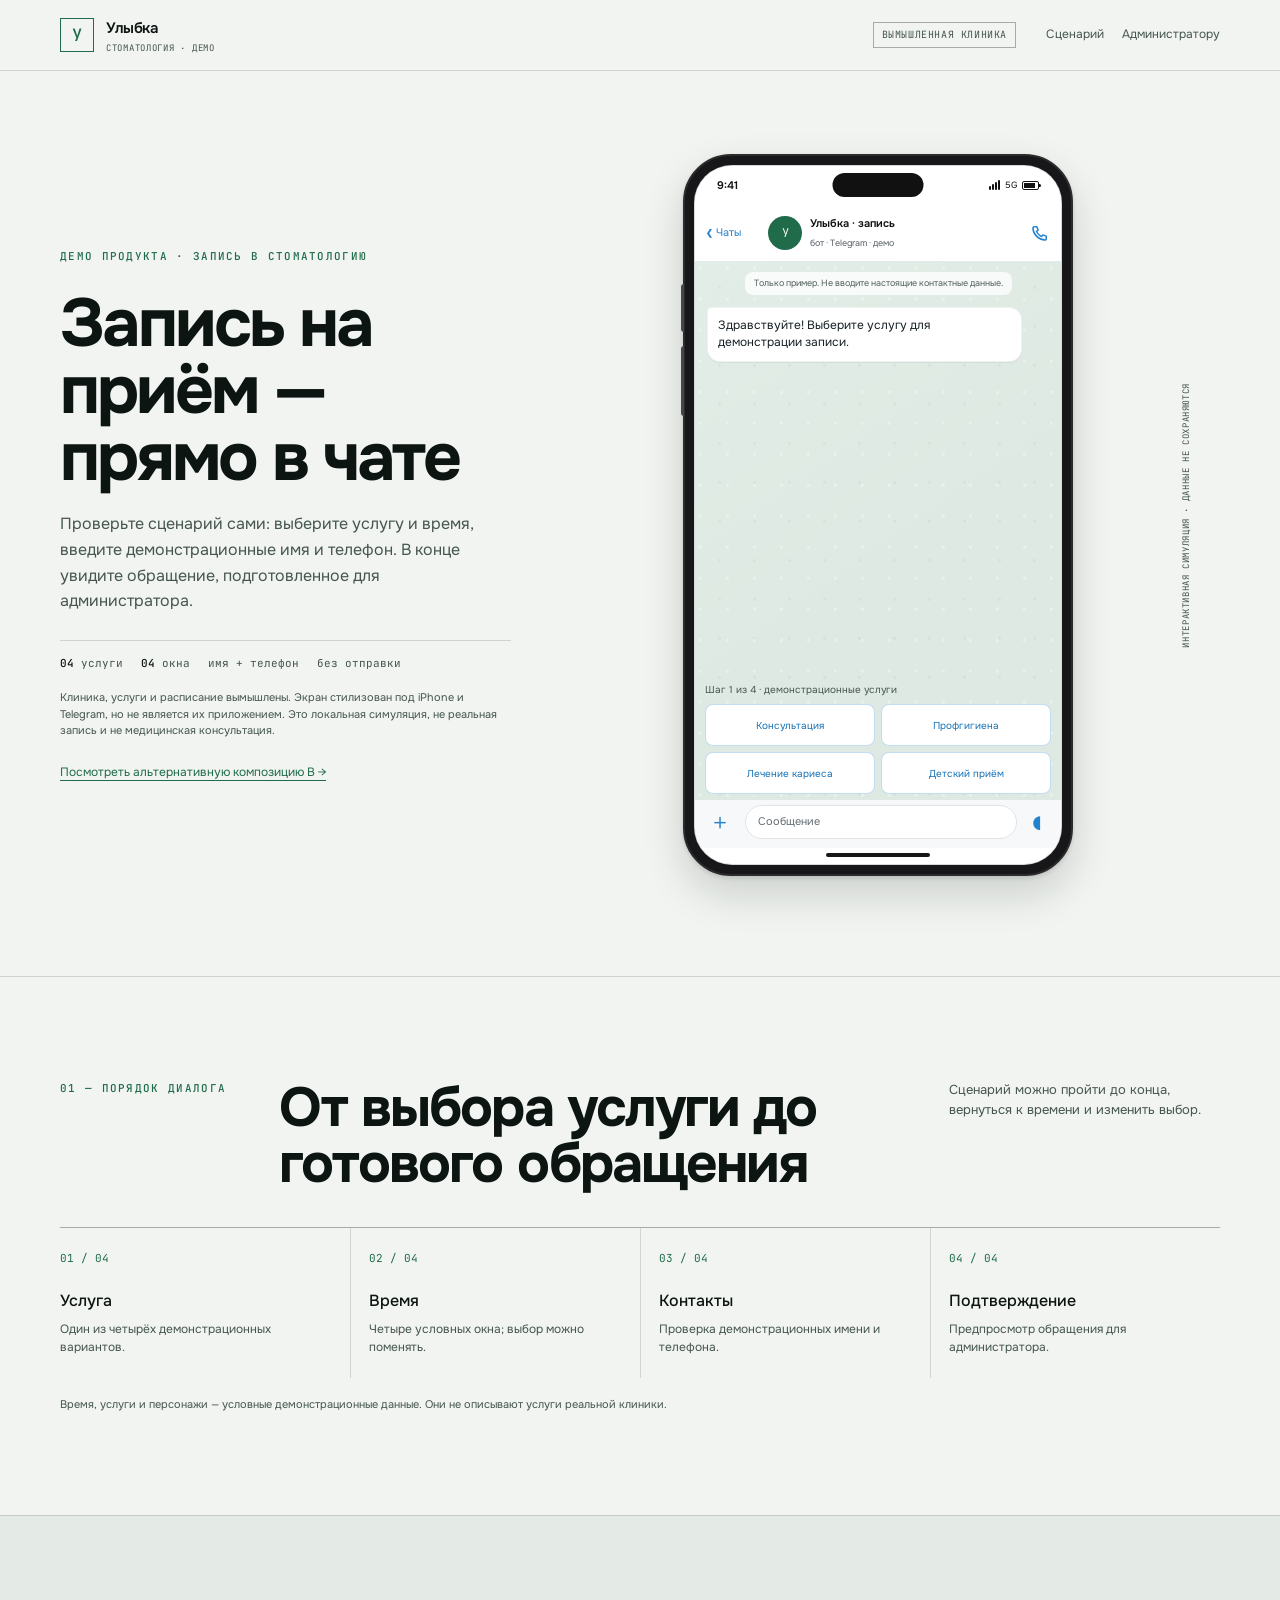
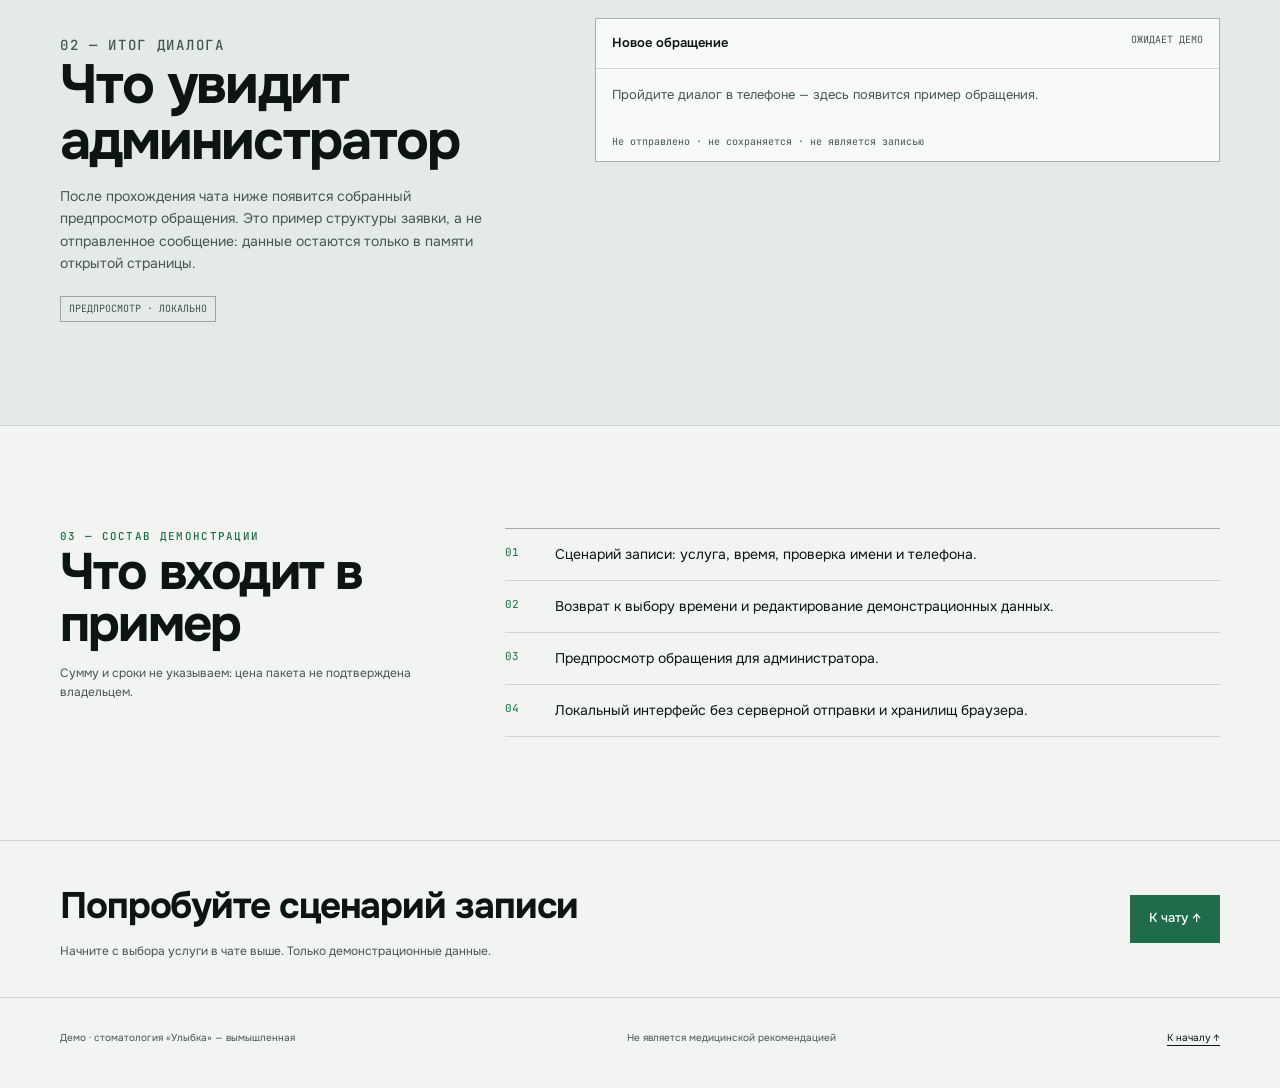
==== clinic-bot/index.html @ d7d4d6e1 "Publish portfolio and demo screenshots" ====
<!doctype html>
<html lang="ru" data-theme="clinic">
<head>
  <meta charset="utf-8">
  <meta name="viewport" content="width=device-width, initial-scale=1">
  <meta name="theme-color" content="#F1F4F1">
  <title>Запись в стоматологию через бота — демо</title>
  <meta name="description" content="Демонстрация вымышленного Telegram-бота записи в стоматологию: выберите услугу, время и посмотрите обращение администратору.">
  <link rel="preconnect" href="https://fonts.googleapis.com">
  <link rel="preconnect" href="https://fonts.gstatic.com" crossorigin>
  <link href="https://fonts.googleapis.com/css2?family=JetBrains+Mono:wght@400;500&family=Onest:wght@400;500;600&display=swap" rel="stylesheet">
  <link rel="stylesheet" href="../assets/base.css">
  <style>
    html[data-theme="clinic"] {
      --font-display: "Onest", system-ui, sans-serif;
      --font-text: "Onest", system-ui, sans-serif;
      --font-mono: "JetBrains Mono", ui-monospace, monospace;
      --wrap: 1240px;
      --gutter: clamp(20px, 4vw, 40px);
    }
    body { background: var(--bg); }
    a { text-underline-offset: 4px; }
    .skip { position: absolute; top: 8px; left: -999px; z-index: 30; padding: 10px 14px; background: var(--accent); color: var(--accent-ink); }
    .skip:focus { left: 8px; }
    .top { border-bottom: 1px solid var(--line); }
    .top__inner { display: flex; align-items: center; justify-content: space-between; gap: 18px; min-height: 70px; }
    .wordmark { display: inline-flex; align-items: center; gap: 12px; min-height: 44px; color: var(--ink); text-decoration: none; }
    .wordmark__symbol { display: grid; place-items: center; width: 34px; height: 34px; border: 1px solid var(--accent); color: var(--accent); font: 500 17px/1 var(--font-mono); }
    .wordmark__name { font-size: 15px; font-weight: 600; letter-spacing: -.03em; }
    .wordmark__kind { display: block; margin-top: 2px; color: var(--ink-soft); font: 9px/1.3 var(--font-mono); letter-spacing: .08em; text-transform: uppercase; }
    .top__right { display: flex; align-items: center; gap: clamp(12px, 2.6vw, 30px); }
    .demo-tag { padding: 6px 8px; border: 1px solid var(--line-strong); color: var(--ink-soft); font: 10px/1.2 var(--font-mono); letter-spacing: .06em; text-transform: uppercase; }
    .top__nav { display: flex; align-items: center; gap: 18px; }
    .top__nav a { display: inline-flex; align-items: center; min-height: 44px; color: var(--ink-soft); font-size: 12px; text-decoration: none; }
    .top__nav a:hover { color: var(--ink); text-decoration: underline; text-decoration-color: var(--accent); }

    .hero { padding-block: clamp(38px, 6.5vw, 84px) clamp(56px, 8vw, 100px); }
    .hero__grid { display: grid; grid-template-columns: minmax(0, 5fr) minmax(350px, 7fr); gap: clamp(30px, 6vw, 82px); align-items: center; }
    .hero__copy { min-width: 0; }
    .eyebrow, .section-index { color: var(--accent); }
    .hero h1 { max-width: 620px; margin-top: 24px; font-size: clamp(2.8rem, 5.3vw, 5rem); line-height: .99; letter-spacing: -.045em; text-wrap: balance; }
    .hero__lead { max-width: 45ch; margin-top: 20px; color: var(--ink-soft); font-size: 16px; line-height: 1.6; }
    .hero__facts { display: flex; flex-wrap: wrap; gap: 8px 18px; margin-top: 26px; padding-top: 14px; border-top: 1px solid var(--line); color: var(--ink-soft); font: 11px/1.5 var(--font-mono); }
    .hero__facts b { color: var(--ink); font-weight: 500; }
    .hero__disclaimer { margin-top: 18px; color: var(--ink-soft); font-size: 11px; line-height: 1.5; }
    .hero__preview { margin-top: 24px; font-size: 12px; }
    .hero__preview a { color: var(--accent); }

    .phone-wrap { display: grid; grid-template-columns: minmax(0, 1fr) 40px; align-items: center; gap: 12px; min-width: 0; }
    .phone { position: relative; width: min(100%, 390px); justify-self: center; padding: 9px; border: 2px solid #2B2B2D; border-radius: 48px; background: #171719; box-shadow: 0 18px 42px rgba(12,21,18,.16), 0 2px 5px rgba(12,21,18,.12); }
    .phone::before, .phone::after { position: absolute; left: -4px; width: 3px; border-radius: 3px 0 0 3px; background: #454548; content: ""; }
    .phone::before { top: 128px; height: 48px; }
    .phone::after { top: 190px; height: 70px; }
    .phone__screen { position: relative; display: flex; flex-direction: column; height: 700px; overflow: hidden; border: 1px solid rgba(12,21,18,.16); border-radius: 38px; background: #FFFFFF; }
    .phone__status { position: relative; display: flex; flex: none; align-items: center; justify-content: space-between; height: 38px; padding: 0 22px; background: #FFFFFF; color: #111111; font: 600 11px/1 var(--font-text); }
    .phone__island { position: absolute; top: 7px; left: 50%; width: 91px; height: 24px; transform: translateX(-50%); border-radius: 20px; background: #111111; }
    .phone__indicators { display: inline-flex; align-items: center; gap: 5px; font: 9px/1 var(--font-text); }
    .phone__signal { display: inline-flex; align-items: end; gap: 1px; height: 10px; }
    .phone__signal i { display: block; width: 2px; border-radius: 2px; background: #111; }
    .phone__signal i:nth-child(1) { height: 4px; }
    .phone__signal i:nth-child(2) { height: 6px; }
    .phone__signal i:nth-child(3) { height: 8px; }
    .phone__signal i:nth-child(4) { height: 10px; }
    .phone__battery { position: relative; width: 17px; height: 9px; border: 1px solid #111; border-radius: 2px; }
    .phone__battery::before { position: absolute; inset: 1px 3px 1px 1px; background: #111; content: ""; }
    .phone__battery::after { position: absolute; top: 2px; right: -3px; width: 2px; height: 3px; border-radius: 0 2px 2px 0; background: #111; content: ""; }
    .phone__bar { display: grid; flex: none; grid-template-columns: 62px minmax(0,1fr) 58px; align-items: center; min-height: 58px; padding: 0 11px; border-bottom: 1px solid #E6E9EB; background: rgba(255,255,255,.97); }
    .phone__back { display: inline-flex; align-items: center; gap: 2px; min-height: 44px; color: #2481CC; font-size: 13px; white-space: nowrap; }
    .phone__back b { font-size: 25px; font-weight: 400; line-height: 1; }
    .phone__identity { display: grid; grid-template-columns: 34px minmax(0,1fr); align-items: center; justify-content: center; gap: 8px; min-width: 0; }
    .phone__avatar { display: grid; place-items: center; width: 34px; height: 34px; border-radius: 50%; background: var(--accent); color: #F4FAF6; font: 12px/1 var(--font-mono); }
    .phone__title { display: block; overflow: hidden; color: #111111; font-size: 11px; font-weight: 600; text-overflow: ellipsis; white-space: nowrap; }
    .phone__sub { display: block; margin-top: 3px; color: #59636A; font-size: 9px; }
    .phone__actions { display: flex; justify-content: end; color: #2481CC; }
    .phone__actions svg { width: 20px; height: 20px; }
    .chat { display: flex; flex: 1; flex-direction: column; min-height: 0; padding: 10px 10px 6px; background-color: #DDE9E2; background-image: radial-gradient(ellipse at 20% 20%, rgba(255,255,255,.34) 0 1px, transparent 2px), radial-gradient(ellipse at 70% 65%, rgba(31,107,74,.055) 0 1px, transparent 2px), linear-gradient(145deg, rgba(255,255,255,.18), transparent 60%); background-size: 27px 31px, 35px 39px, auto; }
    .chat__notice { align-self: center; max-width: 270px; margin-bottom: 10px; padding: 5px 9px; border-radius: 8px; background: rgba(255,255,255,.78); color: #52615A; font-size: 9px; line-height: 1.4; text-align: center; }
    .chat__log { display: flex; flex: 1; flex-direction: column; gap: 8px; overflow-y: auto; padding: 2px 2px 10px; scrollbar-color: #AABBB0 transparent; scrollbar-width: thin; }
    .message { max-width: 92%; padding: 9px 10px; border: 1px solid rgba(12,21,18,.06); border-radius: 4px 13px 13px 13px; background: #FFFFFF; color: #172126; font-size: 12px; line-height: 1.45; overflow-wrap: anywhere; animation: message-in 180ms cubic-bezier(.2,.7,.2,1) both; box-shadow: 0 1px 1px rgba(12,21,18,.06); }
    .message--bot { align-self: flex-start; }
    .message--user { align-self: flex-end; border-radius: 13px 4px 13px 13px; background: #D5F2CB; }
    .message__time { display: block; margin-top: 4px; color: #607169; font: 9px/1 var(--font-mono); text-align: right; }
    @keyframes message-in { from { opacity: 0; transform: translateY(6px); } to { opacity: 1; transform: translateY(0); } }
    .chat__controls { display: grid; gap: 7px; margin-top: auto; }
    .chat__hint { color: var(--ink-soft); font-size: 10px; line-height: 1.4; }
    .choices { display: grid; grid-template-columns: repeat(2, minmax(0, 1fr)); gap: 6px; }
    .choice { min-height: 42px; padding: 7px 8px; border: 1px solid rgba(36,129,204,.27); border-radius: 8px; background: rgba(255,255,255,.96); color: #1773B8; font-size: 10px; line-height: 1.3; text-align: center; cursor: pointer; transition: background-color 160ms ease, border-color 160ms ease, color 160ms ease; }
    .choice:active { transform: translateY(1px); }
    .choice:focus-visible, .chat-input:focus-visible, .text-action:focus-visible, .cta:focus-visible, .top__nav a:focus-visible, .wordmark:focus-visible, .footer a:focus-visible { outline: 2px solid var(--accent); outline-offset: 3px; }
    .chat-input-row { display: grid; grid-template-columns: minmax(0, 1fr) 44px; gap: 6px; }
    .chat-input { width: 100%; min-width: 0; min-height: 44px; padding: 9px 12px; border: 1px solid #D7DCE0; border-radius: 18px; background: #FFFFFF; color: #172126; font: 13px/1.3 var(--font-text); }
    .chat-input::placeholder { color: #626C73; opacity: 1; }
    .chat-input--invalid { border-color: #A32620; }
    .send { min-width: 44px; min-height: 44px; border: 1px solid #2481CC; border-radius: 50%; background: #2481CC; color: #FFFFFF; font-size: 17px; cursor: pointer; }
    .phone__composer { display: grid; flex: none; grid-template-columns: 34px minmax(0,1fr) 28px; align-items: center; gap: 6px; min-height: 48px; padding: 2px 10px 6px; background: #F7F8F9; }
    .composer__icon { display: grid; place-items: center; width: 30px; height: 34px; color: #2481CC; font-size: 22px; }
    .composer__field { display: flex; align-items: center; height: 34px; padding: 0 12px; border: 1px solid #E0E3E5; border-radius: 18px; background: #FFFFFF; color: #626C73; font-size: 11px; }
    .composer__mic { display: grid; place-items: center; width: 28px; height: 34px; color: #2481CC; font-size: 18px; }
    .phone__home { align-self: center; flex: none; width: 104px; height: 4px; margin: 5px 0 7px; border-radius: 4px; background: #171719; }
    .text-action { justify-self: start; min-height: 40px; padding: 8px 0; border: 0; background: transparent; color: var(--accent); font-size: 11px; text-decoration: underline; text-underline-offset: 3px; cursor: pointer; }
    .chat__error { min-height: 16px; color: #8C211B; font-size: 10px; line-height: 1.4; }
    .phone__side-label { color: var(--ink-soft); font: 9px/1.4 var(--font-mono); letter-spacing: .07em; text-align: center; writing-mode: vertical-rl; transform: rotate(180deg); }
    .chat-status { position: absolute; width: 1px; height: 1px; overflow: hidden; clip: rect(0,0,0,0); white-space: nowrap; clip-path: inset(50%); }

    .section { padding-block: clamp(58px, 8vw, 104px); border-top: 1px solid var(--line); }
    .section__head { display: grid; grid-template-columns: minmax(130px, 2fr) minmax(0, 7fr) minmax(180px, 3fr); gap: clamp(16px, 3vw, 40px); align-items: start; margin-bottom: 34px; }
    .section__head h2 { max-width: 640px; font-size: clamp(2rem, 4.3vw, 3.6rem); line-height: 1.03; letter-spacing: -.035em; }
    .section__head p:last-child { max-width: 34ch; color: var(--ink-soft); font-size: 13px; line-height: 1.55; }
    .steps { display: grid; grid-template-columns: repeat(4, minmax(0, 1fr)); border-top: 1px solid var(--line-strong); }
    .step { min-height: 150px; padding: 16px 18px 18px 0; }
    .step + .step { padding-left: 18px; border-left: 1px solid var(--line); }
    .step__no { color: var(--accent); font: 11px/1 var(--font-mono); }
    .step h3 { margin-top: 18px; font-size: 16px; font-weight: 500; }
    .step p { margin-top: 7px; color: var(--ink-soft); font-size: 12px; line-height: 1.5; }

    .admin { background: #E4EBE6; }
    .admin__grid { display: grid; grid-template-columns: minmax(0, 5fr) minmax(0, 7fr); gap: clamp(28px, 7vw, 88px); align-items: start; }
    .admin__copy h2 { max-width: 520px; font-size: clamp(2rem, 4.3vw, 3.6rem); line-height: 1.02; letter-spacing: -.035em; }
    .admin__copy p { max-width: 48ch; margin-top: 16px; color: var(--ink-soft); font-size: 14px; line-height: 1.6; }
    .admin__badge { display: inline-flex; margin-top: 22px; padding: 6px 8px; border: 1px solid var(--line-strong); color: var(--ink-soft); font: 10px/1.2 var(--font-mono); text-transform: uppercase; }
    .preview { border: 1px solid var(--line-strong); background: #F8FAF8; }
    .preview__top { display: flex; justify-content: space-between; gap: 12px; padding: 14px 16px; border-bottom: 1px solid var(--line); }
    .preview__top strong { font-size: 13px; font-weight: 600; }
    .preview__top span { color: var(--ink-soft); font: 10px/1.4 var(--font-mono); }
    .preview__body { padding: 16px; }
    .preview__empty { color: var(--ink-soft); font-size: 13px; line-height: 1.6; }
    .preview__list { display: grid; grid-template-columns: minmax(120px, 1fr) minmax(0, 2fr); margin: 0; }
    .preview__list dt, .preview__list dd { margin: 0; padding: 10px 0; border-bottom: 1px solid var(--line); font-size: 13px; line-height: 1.45; overflow-wrap: anywhere; }
    .preview__list dt { color: var(--ink-soft); }
    .preview__list dd { color: var(--ink); font-weight: 500; }
    .preview__foot { padding: 12px 16px; color: var(--ink-soft); font: 10px/1.5 var(--font-mono); }

    .scope__grid { display: grid; grid-template-columns: minmax(0, 4fr) minmax(0, 8fr); gap: clamp(28px, 7vw, 88px); }
    .scope h2 { font-size: clamp(2rem, 4vw, 3.4rem); line-height: 1.02; letter-spacing: -.035em; }
    .scope__note { margin-top: 14px; color: var(--ink-soft); font-size: 12px; line-height: 1.55; }
    .scope__list { list-style: none; border-top: 1px solid var(--line-strong); }
    .scope__list li { display: grid; grid-template-columns: 38px minmax(0, 1fr); gap: 12px; padding-block: 15px; border-bottom: 1px solid var(--line); font-size: 14px; line-height: 1.5; }
    .scope__list span { color: var(--accent); font: 11px/1.5 var(--font-mono); }

    .bottom-cta { padding-block: 36px; border-top: 1px solid var(--line); border-bottom: 1px solid var(--line); }
    .bottom-cta__inner { display: flex; flex-wrap: wrap; align-items: center; justify-content: space-between; gap: 20px; }
    .bottom-cta h2 { font-size: clamp(1.5rem, 3vw, 2.3rem); letter-spacing: -.03em; }
    .bottom-cta p { margin-top: 6px; color: var(--ink-soft); font-size: 12px; }
    .cta { display: inline-flex; align-items: center; justify-content: center; min-height: 48px; padding: 0 18px; border: 1px solid var(--accent); background: var(--accent); color: #FFFFFF; font-size: 13px; font-weight: 500; text-decoration: none; }
    .footer { padding-block: 18px 28px; }
    .footer__inner { display: flex; flex-wrap: wrap; align-items: center; justify-content: space-between; gap: 10px 20px; color: var(--ink-soft); font-size: 10px; }
    .footer a { display: inline-flex; align-items: center; min-height: 44px; color: var(--ink); }

    @media (hover: hover) and (pointer: fine) {
      .choice:hover { border-color: var(--accent); background: var(--accent); color: #FFFFFF; }
      .send:hover, .cta:hover { background: #15583B; }
    }
    @media (max-width: 900px) {
      .hero__grid { grid-template-columns: minmax(0, 5fr) minmax(320px, 7fr); gap: 24px; }
      .phone-wrap { grid-template-columns: minmax(0, 1fr); }
      .phone__side-label { display: none; }
      .section__head { grid-template-columns: minmax(110px, 2fr) minmax(0, 7fr); }
      .section__head > p:last-child { grid-column: 2; }
      .step { padding-right: 12px; }
      .step + .step { padding-left: 12px; }
    }
    @media (max-height: 740px) and (min-width: 681px) { .phone-wrap { zoom: .78; } }
    @media (min-height: 741px) and (max-height: 800px) and (min-width: 681px) { .phone-wrap { zoom: .86; } }
    @media (min-height: 801px) and (max-height: 860px) and (min-width: 681px) { .phone-wrap { zoom: .94; } }
    @media (max-width: 680px) {
      .top__inner { min-height: 62px; }
      .top__nav { gap: 8px; }
      .top__nav a { font-size: 11px; }
      .top__nav a:nth-child(2) { display: none; }
      .top__right { gap: 8px; }
      .hero { padding-top: 38px; }
      .hero__grid { grid-template-columns: 1fr; gap: 30px; }
      .hero h1 { max-width: 520px; font-size: clamp(2.65rem, 10vw, 4rem); }
      .hero__lead { font-size: 15px; }
      .phone-wrap { width: min(100%, 430px); justify-self: center; }
      .phone { padding: 8px; border-radius: 43px; }
      .phone__screen { height: 670px; border-radius: 34px; }
      .section__head { grid-template-columns: 1fr; gap: 12px; }
      .section__head > p:last-child { grid-column: auto; }
      .section__head h2 { font-size: clamp(2rem, 9vw, 3rem); }
      .steps { grid-template-columns: repeat(2, minmax(0, 1fr)); }
      .step { min-height: 140px; }
      .step:nth-child(3) { padding-left: 0; border-left: 0; border-top: 1px solid var(--line); }
      .step:nth-child(4) { border-top: 1px solid var(--line); }
      .admin__grid, .scope__grid { grid-template-columns: 1fr; gap: 28px; }
      .admin__copy h2 { font-size: clamp(2rem, 9vw, 3rem); }
      .scope h2 { font-size: clamp(2rem, 9vw, 3rem); }
    }
    @media (max-width: 420px) {
      .wordmark__kind { font-size: 8px; }
      .demo-tag { padding: 5px 6px; font-size: 9px; }
      .top__nav a { font-size: 10px; }
      .hero h1 { font-size: clamp(2.55rem, 10.4vw, 3.3rem); }
      .hero__facts { gap: 6px 12px; font-size: 10px; }
      .phone__screen { height: 650px; border-radius: 31px; }
      .phone__bar { grid-template-columns: 54px minmax(0,1fr) 30px; padding-inline: 8px; }
      .phone__back { font-size: 11px; }
      .phone__back small { display: none; }
      .chat { padding-inline: 8px; }
      .choice { padding: 7px 6px; font-size: 10px; }
      .preview__list { grid-template-columns: 105px minmax(0, 1fr); }
      .preview__list dt, .preview__list dd { font-size: 12px; }
    }
    @media (prefers-reduced-motion: reduce) {
      *, *::before, *::after { scroll-behavior: auto !important; animation-duration: .01ms !important; animation-iteration-count: 1 !important; transition-duration: .01ms !important; }
    }
  </style>
</head>
<body>
  <a class="skip" href="#main">К содержимому</a>
  <header class="top">
    <div class="ui-wrap top__inner">
      <a class="wordmark" href="#top"><span class="wordmark__symbol" aria-hidden="true">У</span><span><span class="wordmark__name">Улыбка</span><span class="wordmark__kind">стоматология · демо</span></span></a>
      <div class="top__right">
        <span class="demo-tag">Вымышленная клиника</span>
        <nav class="top__nav" aria-label="Навигация"><a href="#steps">Сценарий</a><a href="#administrator">Администратору</a></nav>
      </div>
    </div>
  </header>

  <main id="main">
    <section class="hero" id="top" aria-labelledby="hero-title">
      <div class="ui-wrap hero__grid">
        <div class="hero__copy">
          <p class="ui-label eyebrow">Демо продукта · запись в стоматологию</p>
          <h1 id="hero-title">Запись на приём — прямо в чате</h1>
          <p class="hero__lead">Проверьте сценарий сами: выберите услугу и время, введите демонстрационные имя и телефон. В конце увидите обращение, подготовленное для администратора.</p>
          <div class="hero__facts" aria-label="Состав сценария">
            <span><b>04</b> услуги</span><span><b>04</b> окна</span><span>имя + телефон</span><span>без отправки</span>
          </div>
          <p class="hero__disclaimer">Клиника, услуги и расписание вымышлены. Экран стилизован под iPhone и Telegram, но не является их приложением. Это локальная симуляция, не реальная запись и не медицинская консультация.</p>
          <p class="hero__preview"><a href="variant-b.html">Посмотреть альтернативную композицию B →</a></p>
        </div>

        <div class="phone-wrap" aria-label="Интерактивная демонстрация чат-бота">
          <section class="phone" aria-label="Макет телефона с демонстрационным чатом">
            <div class="phone__screen">
              <div class="phone__status" aria-label="Строка состояния телефона, демонстрация"><span>9:41</span><span class="phone__island" aria-hidden="true"></span><span class="phone__indicators" aria-hidden="true"><span class="phone__signal"><i></i><i></i><i></i><i></i></span><span>5G</span><span class="phone__battery"></span></span></div>
              <header class="phone__bar">
                <span class="phone__back" aria-hidden="true"><b>‹</b><small>Чаты</small></span>
                <span class="phone__identity"><span class="phone__avatar" aria-hidden="true">У</span><span><span class="phone__title">Улыбка · запись</span><span class="phone__sub">бот · Telegram · демо</span></span></span>
                <span class="phone__actions" aria-hidden="true"><svg viewBox="0 0 24 24" fill="none"><path d="M5 4.5h3.2l1.5 4-2 1.7a14.7 14.7 0 0 0 6.1 6.1l1.7-2 4 1.5V19a1.5 1.5 0 0 1-1.6 1.5A15.4 15.4 0 0 1 3.5 6.1 1.5 1.5 0 0 1 5 4.5Z" stroke="currentColor" stroke-width="1.8" stroke-linejoin="round"/></svg></span>
              </header>
              <div class="chat">
                <p class="chat__notice">Только пример. Не вводите настоящие контактные данные.</p>
                <div class="chat__log" id="chat-log" aria-label="Сообщения демонстрационного бота" aria-live="polite" aria-relevant="additions text"></div>
                <div class="chat__controls" id="chat-controls"></div>
              </div>
              <div class="phone__composer" aria-hidden="true"><span class="composer__icon">＋</span><span class="composer__field">Сообщение</span><span class="composer__mic">◖</span></div>
              <span class="phone__home" aria-hidden="true"></span>
            </div>
          </section>
          <p class="phone__side-label" aria-hidden="true">ИНТЕРАКТИВНАЯ СИМУЛЯЦИЯ · ДАННЫЕ НЕ СОХРАНЯЮТСЯ</p>
        </div>
      </div>
      <p class="chat-status" id="chat-status" role="status" aria-live="polite"></p>
    </section>

    <section class="section" id="steps" aria-labelledby="steps-title">
      <div class="ui-wrap">
        <header class="section__head">
          <p class="ui-label section-index">01 — Порядок диалога</p>
          <h2 id="steps-title">От выбора услуги до готового обращения</h2>
          <p>Сценарий можно пройти до конца, вернуться к времени и изменить выбор.</p>
        </header>
        <div class="steps">
          <article class="step"><span class="step__no">01 / 04</span><h3>Услуга</h3><p>Один из четырёх демонстрационных вариантов.</p></article>
          <article class="step"><span class="step__no">02 / 04</span><h3>Время</h3><p>Четыре условных окна; выбор можно поменять.</p></article>
          <article class="step"><span class="step__no">03 / 04</span><h3>Контакты</h3><p>Проверка демонстрационных имени и телефона.</p></article>
          <article class="step"><span class="step__no">04 / 04</span><h3>Подтверждение</h3><p>Предпросмотр обращения для администратора.</p></article>
        </div>
        <p class="hero__disclaimer">Время, услуги и персонажи — условные демонстрационные данные. Они не описывают услуги реальной клиники.</p>
      </div>
    </section>

    <section class="section admin" id="administrator" aria-labelledby="admin-title">
      <div class="ui-wrap admin__grid">
        <div class="admin__copy">
          <p class="ui-label section-index">02 — Итог диалога</p>
          <h2 id="admin-title">Что увидит администратор</h2>
          <p>После прохождения чата ниже появится собранный предпросмотр обращения. Это пример структуры заявки, а не отправленное сообщение: данные остаются только в памяти открытой страницы.</p>
          <span class="admin__badge">Предпросмотр · локально</span>
        </div>
        <section class="preview" aria-label="Предпросмотр обращения администратору" aria-live="polite" aria-atomic="true">
          <div class="preview__top"><strong>Новое обращение</strong><span id="preview-state">ОЖИДАЕТ ДЕМО</span></div>
          <div class="preview__body" id="preview-body"><p class="preview__empty">Пройдите диалог в телефоне — здесь появится пример обращения.</p></div>
          <p class="preview__foot">Не отправлено · не сохраняется · не является записью</p>
        </section>
      </div>
    </section>

    <section class="section scope" aria-labelledby="scope-title">
      <div class="ui-wrap scope__grid">
        <div><p class="ui-label section-index">03 — Состав демонстрации</p><h2 id="scope-title">Что входит в пример</h2><p class="scope__note">Сумму и сроки не указываем: цена пакета не подтверждена владельцем.</p></div>
        <ul class="scope__list">
          <li><span>01</span>Сценарий записи: услуга, время, проверка имени и телефона.</li>
          <li><span>02</span>Возврат к выбору времени и редактирование демонстрационных данных.</li>
          <li><span>03</span>Предпросмотр обращения для администратора.</li>
          <li><span>04</span>Локальный интерфейс без серверной отправки и хранилищ браузера.</li>
        </ul>
      </div>
    </section>

    <section class="bottom-cta" aria-label="Начать демонстрацию">
      <div class="ui-wrap bottom-cta__inner"><div><h2>Попробуйте сценарий записи</h2><p>Начните с выбора услуги в чате выше. Только демонстрационные данные.</p></div><a class="cta" href="#top">К чату ↑</a></div>
    </section>
  </main>
  <footer class="footer"><div class="ui-wrap footer__inner"><span>Демо · стоматология «Улыбка» — вымышленная</span><span>Не является медицинской рекомендацией</span><a href="#top">К началу ↑</a></div></footer>

  <script>
    (function () {
      'use strict';
      var services = ['Консультация', 'Профгигиена', 'Лечение кариеса', 'Детский приём'];
      var times = ['10:00', '12:30', '15:00', '17:30'];
      var state = { step: 'service', service: '', time: '', name: '', phone: '' };
      var log = document.getElementById('chat-log');
      var controls = document.getElementById('chat-controls');
      var status = document.getElementById('chat-status');
      var previewBody = document.getElementById('preview-body');
      var previewState = document.getElementById('preview-state');

      function announce(text) { status.textContent = text; }
      function addMessage(text, who) {
        var message = document.createElement('div');
        message.className = 'message message--' + who;
        message.textContent = text;
        log.appendChild(message);
        log.scrollTop = log.scrollHeight;
      }
      function clearControls() { controls.replaceChildren(); }
      function button(label, action, modifier) {
        var node = document.createElement('button');
        node.type = 'button';
        node.className = modifier || 'choice';
        node.textContent = label;
        node.addEventListener('click', action);
        return node;
      }
      function showChoices(items, handler, hint) {
        clearControls();
        if (hint) {
          var note = document.createElement('p');
          note.className = 'chat__hint';
          note.textContent = hint;
          controls.appendChild(note);
        }
        var grid = document.createElement('div');
        grid.className = 'choices';
        items.forEach(function (item, index) {
          grid.appendChild(button(item, function () { handler(item, index); }));
        });
        controls.appendChild(grid);
      }
      function renderService() {
        state.step = 'service';
        addMessage('Здравствуйте! Выберите услугу для демонстрации записи.', 'bot');
        showChoices(services, function (value) {
          state.service = value;
          addMessage(value, 'user');
          renderTime();
        }, 'Шаг 1 из 4 · демонстрационные услуги');
      }
      function renderTime() {
        state.step = 'time';
        addMessage('Для «' + state.service + '» выберите одно из условных окон.', 'bot');
        showChoices(times, function (value) {
          state.time = value;
          addMessage(value + ' · демо', 'user');
          renderName();
        }, 'Шаг 2 из 4 · все окна условные');
      }
      function renderTextInput(title, placeholder, inputMode, submitLabel, onSubmit, hint) {
        clearControls();
        var note = document.createElement('p');
        note.className = 'chat__hint';
        note.textContent = hint;
        controls.appendChild(note);
        var form = document.createElement('form');
        form.className = 'chat-input-row';
        form.noValidate = true;
        var input = document.createElement('input');
        input.className = 'chat-input';
        input.type = 'text';
        input.name = 'demo-' + title;
        input.autocomplete = 'off';
        input.placeholder = placeholder;
        input.setAttribute('aria-label', title + ' · только пример');
        if (inputMode) input.inputMode = inputMode;
        var send = document.createElement('button');
        send.className = 'send';
        send.type = 'submit';
        send.setAttribute('aria-label', submitLabel);
        send.textContent = '→';
        var error = document.createElement('p');
        error.className = 'chat__error';
        error.setAttribute('aria-live', 'polite');
        form.append(input, send);
        controls.append(form, error);
        form.addEventListener('submit', function (event) {
          event.preventDefault();
          var result = onSubmit(input.value.trim());
          if (!result.ok) {
            error.textContent = result.message;
            input.classList.add('chat-input--invalid');
            input.setAttribute('aria-invalid', 'true');
            input.setAttribute('aria-describedby', 'chat-input-error');
            error.id = 'chat-input-error';
            input.focus();
            announce(result.message);
            return;
          }
          error.textContent = '';
          addMessage(result.display, 'user');
          result.next();
        });
        input.addEventListener('input', function () {
          input.classList.remove('chat-input--invalid');
          input.removeAttribute('aria-invalid');
          input.removeAttribute('aria-describedby');
          error.textContent = '';
        });
        input.focus();
      }
      function renderName() {
        state.step = 'name';
        addMessage('Как к вам обращаться? Введите любое демонстрационное имя.', 'bot');
        renderTextInput('имя', 'Например, Алексей', 'text', 'Продолжить к телефону', function (value) {
          var letters = value.replace(/[\s'’ʼ-]/g, '');
          if (!/^[\p{L}]{2,}$/u.test(letters)) return { ok: false, message: 'Введите имя хотя бы из двух букв. Это только пример.' };
          state.name = value;
          return { ok: true, display: value, next: renderPhone };
        }, 'Шаг 3 из 4 · не вводите настоящее имя');
      }
      function renderPhone() {
        state.step = 'phone';
        addMessage('Укажите номер в тестовом формате. Не вводите свой настоящий телефон.', 'bot');
        renderTextInput('телефон', '+7 900 000-00-00', 'tel', 'Показать итог', function (value) {
          var digits = value.replace(/\D/g, '');
          var valid = (digits.length === 11 && (digits.charAt(0) === '7' || digits.charAt(0) === '8')) || digits.length === 10;
          if (!valid) return { ok: false, message: 'Проверьте формат: введите 10 цифр или 11 цифр с 7/8. Только тестовые данные.' };
          var national = digits.slice(-10);
          state.phone = '+7 ' + national.slice(0, 3) + ' ' + national.slice(3, 6) + '-' + national.slice(6, 8) + '-' + national.slice(8);
          return { ok: true, display: 'Демонстрационный номер принят', next: renderConfirmation };
        }, 'Шаг 4 из 4 · номер проверяется только в браузере');
      }
      function renderPreview() {
        previewState.textContent = 'ДЕМО · НЕ ОТПРАВЛЕНО';
        previewBody.replaceChildren();
        var list = document.createElement('dl');
        list.className = 'preview__list';
        [['Услуга', state.service], ['Время', state.time + ' · условное'], ['Имя', state.name + ' · демо'], ['Телефон', state.phone + ' · демо']].forEach(function (pair) {
          var term = document.createElement('dt');
          term.textContent = pair[0];
          var value = document.createElement('dd');
          value.textContent = pair[1];
          list.append(term, value);
        });
        previewBody.appendChild(list);
      }
      function renderConfirmation() {
        state.step = 'done';
        renderPreview();
        addMessage('Готово. Это локальный предпросмотр — реальная запись не создана.', 'bot');
        clearControls();
        var note = document.createElement('p');
        note.className = 'chat__hint';
        note.textContent = 'Обращение выше — пример того, что могло бы увидеть администратор.';
        controls.appendChild(note);
        var actions = document.createElement('div');
        actions.className = 'choices';
        actions.appendChild(button('Изменить время', function () {
          state.step = 'edit-time';
          addMessage('Хочу изменить время', 'user');
          renderEditTime();
        }));
        actions.appendChild(button('Начать заново', reset, 'choice'));
        controls.appendChild(actions);
        announce('Демо завершено. Обращение показано локально и не отправлено.');
      }
      function renderEditTime() {
        addMessage('Выберите другое условное время.', 'bot');
        showChoices(times.filter(function (time) { return time !== state.time; }), function (value) {
          state.time = value;
          addMessage(value + ' · демо', 'user');
          renderPreview();
          addMessage('Время в предпросмотре изменено. Запрос никуда не отправлен.', 'bot');
          renderConfirmationActions();
          announce('Время изменено в локальном предпросмотре.');
        }, 'Изменить можно без повторного ввода контактов');
      }
      function renderConfirmationActions() {
        clearControls();
        var actions = document.createElement('div');
        actions.className = 'choices';
        actions.appendChild(button('Изменить время', function () {
          addMessage('Хочу изменить время', 'user');
          renderEditTime();
        }));
        actions.appendChild(button('Начать заново', reset));
        controls.appendChild(actions);
      }
      function reset() {
        state = { step: 'service', service: '', time: '', name: '', phone: '' };
        log.replaceChildren();
        previewState.textContent = 'ОЖИДАЕТ ДЕМО';
        previewBody.replaceChildren();
        var empty = document.createElement('p');
        empty.className = 'preview__empty';
        empty.textContent = 'Пройдите диалог в телефоне — здесь появится пример обращения.';
        previewBody.appendChild(empty);
        announce('Демонстрация перезапущена.');
        renderService();
      }
      renderService();
    }());
  </script>
</body>
</html>
---- assets/base.css ----
/* ============================================================
   Studio — дизайн-система
   Порядок: токены → база → раскладка → типографика → компоненты
   Тема задаётся на <html data-theme="salon|clinic|build|brand">
   ============================================================ */

/* ---------- 1. Сброс ---------- */
*,
*::before,
*::after { box-sizing: border-box; }

html { -webkit-text-size-adjust: 100%; }

body {
  isolation: isolate;
  margin: 0;
  background: var(--bg);
  color: var(--ink);
  font-family: var(--font-text);
  font-size: 1rem;
  line-height: 1.6;
  -webkit-font-smoothing: antialiased;
  text-rendering: optimizeLegibility;
}

/* Большое мягкое поле света. JS обновляет только координаты через rAF. */
body::before {
  content: "";
  position: fixed;
  left: var(--spot-x, 50%);
  top: var(--spot-y, 50%);
  width: min(760px, 100vw);
  aspect-ratio: 1;
  z-index: -1;
  pointer-events: none;
  opacity: 0;
  transform: translate3d(-50%, -50%, 0);
  background: radial-gradient(circle at center,
    rgb(var(--spot-rgb) / .11) 0%,
    rgb(var(--spot-rgb) / .06) 28%,
    rgba(255,255,255,.025) 43%, transparent 72%);
  filter: blur(22px);
  mix-blend-mode: screen;
  transition: opacity 360ms ease;
  will-change: transform, opacity;
}

body::after {
  content: "";
  position: fixed;
  left: var(--spot-trail-x, 50%);
  top: var(--spot-trail-y, 50%);
  width: min(1100px, 120vw);
  aspect-ratio: 1;
  z-index: -1;
  pointer-events: none;
  opacity: 0;
  transform: translate3d(-50%, -50%, 0);
  background: radial-gradient(circle at center, rgb(var(--spot-rgb) / .05), transparent 70%);
  filter: blur(42px);
  mix-blend-mode: screen;
  transition: opacity 480ms ease;
  will-change: transform, opacity;
}

html[data-spot-active="true"] body::before { opacity: var(--spot-power, .72); }
html[data-spot-active="true"] body::after { opacity: calc(var(--spot-power, .72) * .62); }

html[data-theme="salon"] { --spot-rgb: 164 85 47; }
html[data-theme="clinic"] { --spot-rgb: 31 107 74; }
html[data-theme="build"] { --spot-rgb: 255 77 0; }
html[data-theme="brand"] { --spot-rgb: 43 75 255; }

img, svg, video { display: block; max-width: 100%; }
button, input, select, textarea { font: inherit; color: inherit; }
p, h1, h2, h3, h4, ul, ol, figure, blockquote { margin: 0; }
ul, ol { padding: 0; }
a { color: inherit; }

/* ---------- 2. Токены ---------- */
:root {
  --spot-rgb: 164 85 47;
  /* Шаг 8 px. Всё, что не 8, — только для оптической правки. */
  --s1: 4px;
  --s2: 8px;
  --s3: 12px;
  --s4: 16px;
  --s5: 24px;
  --s6: 32px;
  --s7: 48px;
  --s8: 64px;
  --s9: 96px;
  --s10: 128px;

  --wrap: 1240px;
  --gutter: clamp(18px, 4vw, 40px);

  --dur: 160ms;
  --dur-slow: 420ms;
  --ease-in: cubic-bezier(.2, .7, .2, 1);
  --ease-out: cubic-bezier(.4, 0, 1, 1);

  --focus: 2px solid var(--accent);
  --focus-offset: 2px;
}

/* ---------- 3. Четыре арт-направления ---------- */

/* Тихая роскошь: журнал о моде, бумага и глина */
[data-theme="salon"] {
  --font-display: "Cormorant Garamond", Georgia, serif;
  --font-text: "Onest", system-ui, sans-serif;
  --font-mono: "JetBrains Mono", ui-monospace, monospace;

  --bg: #F4F0E8;
  --surface: #EDE7DB;
  --ink: #14100C;
  --ink-soft: #57503F;
  --line: rgba(20, 16, 12, .16);
  --line-strong: rgba(20, 16, 12, .34);
  --accent: #A4552F;
  --accent-ink: #FDF9F2;

  --radius: 2px;
  --radius-lg: 2px;
  --display-weight: 400;
  --display-tracking: -.01em;
  --display-leading: 1.0;
  --label-tracking: .1em;
}

/* Клиническая точность: прибор, а не спа */
[data-theme="clinic"] {
  --font-display: "Onest", system-ui, sans-serif;
  --font-text: "Onest", system-ui, sans-serif;
  --font-mono: "JetBrains Mono", ui-monospace, monospace;

  --bg: #F1F4F1;
  --surface: #E4EBE6;
  --ink: #0C1512;
  --ink-soft: #46564F;
  --line: rgba(12, 21, 18, .14);
  --line-strong: rgba(12, 21, 18, .32);
  --accent: #1F6B4A;
  --accent-ink: #F4FAF6;

  --radius: 4px;
  --radius-lg: 6px;
  --display-weight: 600;
  --display-tracking: -.028em;
  --display-leading: 1.04;
  --label-tracking: .12em;
}

/* Индустриальная честность: спецификация к проекту */
[data-theme="build"] {
  --font-display: "Unbounded", system-ui, sans-serif;
  --font-text: "Onest", system-ui, sans-serif;
  --font-mono: "JetBrains Mono", ui-monospace, monospace;

  --bg: #0E0E0C;
  --surface: #171715;
  --ink: #F2F0EB;
  --ink-soft: #A7A49B;
  --line: rgba(242, 240, 235, .16);
  --line-strong: rgba(242, 240, 235, .38);
  --accent: #FF4D00;
  --accent-ink: #120905;

  --radius: 0px;
  --radius-lg: 0px;
  --display-weight: 500;
  --display-tracking: -.035em;
  --display-leading: .98;
  --label-tracking: .14em;
}

/* Редакционный брутал: портфолио, электрик по бумаге */
[data-theme="brand"] {
  --font-display: "Unbounded", system-ui, sans-serif;
  --font-text: "Onest", system-ui, sans-serif;
  --font-mono: "JetBrains Mono", ui-monospace, monospace;

  --bg: #F6F4EE;
  --surface: #ECE8DE;
  --ink: #14120F;
  --ink-soft: #55503F;
  --line: rgba(20, 18, 15, .16);
  --line-strong: rgba(20, 18, 15, .36);
  --accent: #2B4BFF;
  --accent-ink: #FFFFFF;

  --radius: 0px;
  --radius-lg: 0px;
  --display-weight: 600;
  --display-tracking: -.04em;
  --display-leading: .96;
  --label-tracking: .12em;
}

/* ---------- 4. Раскладка ---------- */
.ui-wrap {
  width: 100%;
  max-width: var(--wrap);
  margin-inline: auto;
  padding-inline: var(--gutter);
}

.ui-grid {
  display: grid;
  grid-template-columns: repeat(12, minmax(0, 1fr));
  gap: clamp(12px, 1.8vw, 24px);
}

.ui-stack > * + * { margin-top: var(--s4); }

.ui-rule {
  height: 1px;
  border: 0;
  margin: 0;
  background: var(--line);
}

.ui-section { padding-block: clamp(48px, 7vw, 104px); }
.ui-section--tight { padding-block: clamp(32px, 4vw, 56px); }

/* ---------- 5. Типографика ---------- */
.ui-h1 {
  font-family: var(--font-display);
  font-weight: var(--display-weight);
  font-size: clamp(2.4rem, 6vw, 5rem);
  line-height: var(--display-leading);
  letter-spacing: var(--display-tracking);
  text-wrap: balance;
}

.ui-h2 {
  font-family: var(--font-display);
  font-weight: var(--display-weight);
  font-size: clamp(1.7rem, 3.4vw, 2.9rem);
  line-height: 1.04;
  letter-spacing: var(--display-tracking);
  text-wrap: balance;
}

.ui-h3 {
  font-family: var(--font-text);
  font-weight: 600;
  font-size: clamp(1.05rem, 1.6vw, 1.3rem);
  line-height: 1.25;
  letter-spacing: -.01em;
}

.ui-lead {
  font-size: clamp(1.02rem, 1.5vw, 1.2rem);
  line-height: 1.5;
  color: var(--ink-soft);
  max-width: 56ch;
  text-wrap: pretty;
}

.ui-text { max-width: 62ch; text-wrap: pretty; }
.ui-dim { color: var(--ink-soft); }

.ui-label {
  display: block;
  font-family: var(--font-mono);
  font-size: .68rem;
  font-weight: 500;
  letter-spacing: var(--label-tracking);
  text-transform: uppercase;
  color: var(--ink-soft);
}

.ui-num { font-variant-numeric: tabular-nums; }

.ui-mono { font-family: var(--font-mono); font-variant-numeric: tabular-nums; }

/* Длинное примечание: не капсом, иначе нечитаемо */
.ui-caption {
  margin-top: var(--s3);
  font-family: var(--font-mono);
  font-size: .68rem;
  letter-spacing: .08em;
  text-transform: uppercase;
  color: var(--ink-soft);
}

.ui-caption--note {
  font-family: var(--font-text);
  font-size: .8rem;
  line-height: 1.55;
  letter-spacing: 0;
  text-transform: none;
  max-width: 76ch;
}

/* ---------- 6. Кнопки ---------- */
.ui-btn {
  --btn-bg: transparent;
  --btn-ink: var(--ink);
  --btn-line: var(--line-strong);

  display: inline-flex;
  align-items: center;
  justify-content: center;
  gap: var(--s2);
  min-height: 44px;
  padding: 12px 22px;
  border: 1px solid var(--btn-line);
  border-radius: var(--radius);
  background: var(--btn-bg);
  color: var(--btn-ink);
  font-family: var(--font-text);
  font-size: .95rem;
  font-weight: 500;
  line-height: 1;
  text-decoration: none;
  cursor: pointer;
  position: relative;
  overflow: hidden;
  transition: transform var(--dur) var(--ease-in),
              background-color var(--dur) var(--ease-in),
              border-color var(--dur) var(--ease-in),
              color var(--dur) var(--ease-in);
}

.ui-btn::after {
  content: "";
  position: absolute;
  inset: 0;
  pointer-events: none;
  opacity: 0;
  background: radial-gradient(160px circle at var(--spot-local-x, 50%) var(--spot-local-y, 50%), rgba(255,255,255,.19), transparent 72%);
  transition: opacity 220ms ease;
}

.ui-btn[data-spotlit="true"]::after { opacity: .8; }
.ui-btn--solid[data-spotlit="true"] { filter: brightness(1.07); }

.ui-btn--solid {
  --btn-bg: var(--accent);
  --btn-ink: var(--accent-ink);
  --btn-line: var(--accent);
}

.ui-btn--ghost {
  --btn-bg: transparent;
  --btn-line: transparent;
  padding-inline: 0;
}

.ui-btn--wide { width: 100%; }
.ui-btn--sm { min-height: 44px; padding: 8px 14px; font-size: .85rem; }

@media (hover: hover) {
  .ui-btn:hover:not([disabled]):not(.is-disabled) {
    transform: translateY(-1px);
    border-color: var(--ink);
  }
  .ui-btn--solid:hover:not([disabled]):not(.is-disabled) {
    border-color: var(--accent);
    filter: brightness(1.06);
  }
  .ui-btn--ghost:hover:not([disabled]):not(.is-disabled) {
    color: var(--accent);
    transform: none;
  }
}

.ui-btn:active:not([disabled]):not(.is-disabled),
.ui-btn.is-active {
  transform: translateY(1px);
  filter: brightness(.94);
}

.ui-btn:focus-visible {
  outline: var(--focus);
  outline-offset: var(--focus-offset);
}

/* Классы для каталога и проверок: показать состояние без наведения мышью.
   В клиентских страницах не нужны — только для служебных. */
.ui-btn.is-hover { transform: translateY(-1px); border-color: var(--ink); }
.ui-btn--solid.is-hover { border-color: var(--accent); filter: brightness(1.06); }
.ui-btn--ghost.is-hover { color: var(--accent); transform: none; }
.ui-btn.is-focus { outline: var(--focus); outline-offset: var(--focus-offset); }

.ui-btn[disabled],
.ui-btn.is-disabled {
  cursor: not-allowed;
  opacity: .38;
  transform: none;
  filter: none;
}

.ui-btn__spin {
  position: absolute;
  width: 14px;
  height: 14px;
  border: 1.5px solid currentColor;
  border-right-color: transparent;
  border-radius: 50%;
  animation: ui-spin 700ms linear infinite;
}

.ui-btn.is-loading { cursor: progress; }
.ui-btn.is-loading .ui-btn__label { opacity: 0; }

@keyframes ui-spin { to { transform: rotate(360deg); } }

/* Глобальное кольцо фокуса: мышь — без кольца, клавиатура — с кольцом */
:where(a, button, input, select, textarea, [tabindex]):focus-visible {
  outline: var(--focus);
  outline-offset: var(--focus-offset);
}

/* ---------- 7. Поля ---------- */
.ui-field { display: grid; gap: 6px; margin-bottom: var(--s4); }
.ui-field__label { font-size: .86rem; font-weight: 500; }
.ui-field__hint { font-size: .78rem; color: var(--ink-soft); }

.ui-input {
  width: 100%;
  min-height: 44px;
  padding: 11px 14px;
  background: var(--bg);
  border: 1px solid var(--line-strong);
  border-radius: var(--radius);
  color: var(--ink);
  font-size: .95rem;
  transition: border-color var(--dur) var(--ease-in), background-color var(--dur) var(--ease-in);
}

.ui-input::placeholder { color: var(--ink-soft); opacity: .75; }

.ui-input:hover { border-color: var(--ink-soft); }

.ui-input:focus {
  outline: none;
  border-color: var(--accent);
  box-shadow: inset 0 0 0 1px var(--accent);
}

.ui-input[aria-invalid="true"] {
  border-color: #B3261E;
  box-shadow: inset 0 0 0 1px #B3261E;
}

.ui-field__error {
  display: flex;
  gap: 6px;
  font-size: .8rem;
  color: #B3261E;
}

.ui-field__ok { font-size: .8rem; color: var(--accent); }

.ui-check {
  display: flex;
  align-items: flex-start;
  gap: var(--s2);
  font-size: .88rem;
  line-height: 1.45;
  cursor: pointer;
}

.ui-check input {
  width: 18px;
  height: 18px;
  margin: 2px 0 0;
  accent-color: var(--accent);
  flex: none;
}

/* ---------- 8. Прайс-меню ---------- */
.ui-menu { list-style: none; }

.ui-menu__row {
  display: grid;
  grid-template-columns: auto 1fr auto;
  align-items: baseline;
  gap: var(--s3);
  padding-block: var(--s3);
  border-bottom: 1px solid var(--line);
  transition: padding-left var(--dur) var(--ease-in);
}

.ui-menu__row:hover { padding-left: 6px; }

.ui-menu__dots {
  height: 1px;
  align-self: center;
  border-bottom: 1px dotted var(--line-strong);
  transform: translateY(-2px);
}

.ui-menu__name { font-size: 1.05rem; }
.ui-menu__note { display: block; font-size: .8rem; color: var(--ink-soft); margin-top: 2px; }
.ui-menu__price { font-family: var(--font-mono); font-size: .95rem; font-variant-numeric: tabular-nums; white-space: nowrap; }

/* ---------- 9. Таблицы ---------- */
.ui-table {
  width: 100%;
  border-collapse: collapse;
  font-size: .92rem;
}

.ui-table th,
.ui-table td {
  padding: var(--s3) var(--s3) var(--s3) 0;
  text-align: left;
  vertical-align: baseline;
  border-bottom: 1px solid var(--line);
}

.ui-table thead th {
  font-family: var(--font-mono);
  font-size: .68rem;
  font-weight: 500;
  letter-spacing: .1em;
  text-transform: uppercase;
  color: var(--ink-soft);
  border-bottom: 1px solid var(--line-strong);
}

.ui-table .num { text-align: right; font-family: var(--font-mono); font-variant-numeric: tabular-nums; padding-right: 0; }
.ui-table tbody tr:hover { background: color-mix(in srgb, var(--ink) 4%, transparent); }

/* ---------- 10. Карточки и метки ---------- */
.ui-card {
  position: relative;
  isolation: isolate;
  padding: clamp(18px, 2.4vw, 28px);
  background: var(--surface);
  border: 1px solid var(--line);
  border-radius: var(--radius);
}

.ui-card::before,
.ui-card::after {
  content: "";
  position: absolute;
  inset: 0;
  z-index: 0;
  border-radius: inherit;
  pointer-events: none;
  opacity: 0;
  transition: opacity 240ms ease;
}

.ui-card::before {
  background: radial-gradient(340px circle at var(--spot-local-x, 50%) var(--spot-local-y, 50%), rgb(var(--spot-rgb) / .12), transparent 72%);
}

.ui-card::after {
  inset: -1px;
  border: 1px solid transparent;
  background: radial-gradient(220px circle at var(--spot-local-x, 50%) var(--spot-local-y, 50%), color-mix(in srgb, rgb(var(--spot-rgb)) 50%, white 10%), transparent 72%) border-box;
  -webkit-mask: linear-gradient(#000 0 0) padding-box, linear-gradient(#000 0 0);
  -webkit-mask-composite: xor;
  mask-composite: exclude;
}

.ui-card[data-spotlit="true"]::before { opacity: .8; }
.ui-card[data-spotlit="true"]::after { opacity: .62; }
.ui-card > * { position: relative; z-index: 1; }

.ui-card--plain { background: transparent; }
.ui-card--accent { background: transparent; border-color: var(--accent); }

.ui-metric { display: grid; gap: 4px; }
.ui-metric__num {
  font-family: var(--font-display);
  font-weight: var(--display-weight);
  font-size: clamp(2rem, 4vw, 3.2rem);
  line-height: 1;
  letter-spacing: var(--display-tracking);
  font-variant-numeric: tabular-nums;
}
.ui-metric__cap { font-size: .84rem; color: var(--ink-soft); }

.ui-tag {
  display: inline-flex;
  align-items: center;
  gap: 6px;
  padding: 5px 10px;
  border: 1px solid var(--line-strong);
  border-radius: 999px;
  font-family: var(--font-mono);
  font-size: .68rem;
  letter-spacing: .08em;
  text-transform: uppercase;
  color: var(--ink-soft);
}

.ui-demo-tag {
  display: inline-block;
  padding: 3px 7px;
  border: 1px solid var(--line-strong);
  border-radius: var(--radius);
  font-family: var(--font-mono);
  font-size: .62rem;
  letter-spacing: .12em;
  text-transform: uppercase;
  color: var(--ink-soft);
}

.ui-notice {
  display: grid;
  gap: 6px;
  padding: var(--s4);
  border-left: 2px solid var(--accent);
  background: color-mix(in srgb, var(--ink) 3%, transparent);
  font-size: .88rem;
  color: var(--ink-soft);
}

.ui-kbd {
  font-family: var(--font-mono);
  font-size: .78rem;
  padding: 2px 6px;
  border: 1px solid var(--line-strong);
  border-bottom-width: 2px;
  border-radius: 3px;
}

/* ---------- 11. Фотографии ---------- */
.ui-photo {
  display: block;
  width: 100%;
  height: 100%;
  object-fit: cover;
  background: var(--surface);
}

.ui-photo-frame {
  position: relative;
  overflow: hidden;
  border-radius: var(--radius);
  background: var(--surface);
}

.ui-photo-frame[data-spotlit="true"]::after {
  content: "";
  position: absolute;
  inset: 0;
  pointer-events: none;
  background: radial-gradient(280px circle at var(--spot-local-x, 50%) var(--spot-local-y, 50%), rgba(255,255,255,.12), transparent 74%);
  mix-blend-mode: screen;
}

/* Место под фото: пока картинки нет, показываем честную штриховку */
.ui-photo-empty {
  display: grid;
  place-items: center;
  background-image: repeating-linear-gradient(
    45deg,
    transparent 0 9px,
    color-mix(in srgb, var(--ink) 8%, transparent) 9px 10px
  );
  color: var(--ink-soft);
  font-family: var(--font-mono);
  font-size: .68rem;
  letter-spacing: .08em;
  text-transform: uppercase;
  text-align: center;
  padding: var(--s3);
}

/* ---------- 12. Движение ---------- */
.js .ui-reveal {
  opacity: 0;
  transform: translateY(14px);
  transition: opacity var(--dur-slow) var(--ease-in),
              transform var(--dur-slow) var(--ease-in);
  transition-delay: var(--reveal-delay, 0ms);
}

.js .ui-reveal.is-in { opacity: 1; transform: none; }

/* ---------- 13. Доступность ---------- */
.ui-visually-hidden {
  position: absolute;
  width: 1px;
  height: 1px;
  margin: -1px;
  padding: 0;
  overflow: hidden;
  clip-path: inset(50%);
  white-space: nowrap;
  border: 0;
}

.ui-skip {
  position: absolute;
  left: -9999px;
  top: var(--s2);
  z-index: 100;
  padding: 10px 16px;
  background: var(--accent);
  color: var(--accent-ink);
  border-radius: var(--radius);
  text-decoration: none;
}
.ui-skip:focus { left: var(--s2); }

@media (prefers-reduced-motion: reduce) {
  *,
  *::before,
  *::after {
    animation-duration: .01ms !important;
    animation-iteration-count: 1 !important;
    transition-duration: .01ms !important;
    scroll-behavior: auto !important;
  }
  .js .ui-reveal { opacity: 1; transform: none; }
  body::before { display: none; }
  .ui-card::before, .ui-card::after, .ui-btn::after { transition: none; }
}

@media (hover: none), (pointer: coarse) {
  body::before { display: none; }
  .ui-card::before, .ui-card::after, .ui-btn::after { display: none; }
}

/* ---------- 14. Мобильное схлопывание ---------- */
@media (max-width: 980px) {
  .ui-grid { grid-template-columns: repeat(6, minmax(0, 1fr)); }
}

@media (max-width: 620px) {
  .ui-grid { grid-template-columns: 1fr; }

  .ui-h1 { font-size: clamp(2rem, 9vw, 2.6rem); }
  .ui-h2 { font-size: clamp(1.5rem, 7vw, 1.9rem); }
  .ui-section { padding-block: clamp(36px, 9vw, 56px); }

  .ui-menu__row { grid-template-columns: 1fr auto; }
  .ui-menu__dots { display: none; }
  .ui-menu__note { grid-column: 1 / -1; }
}
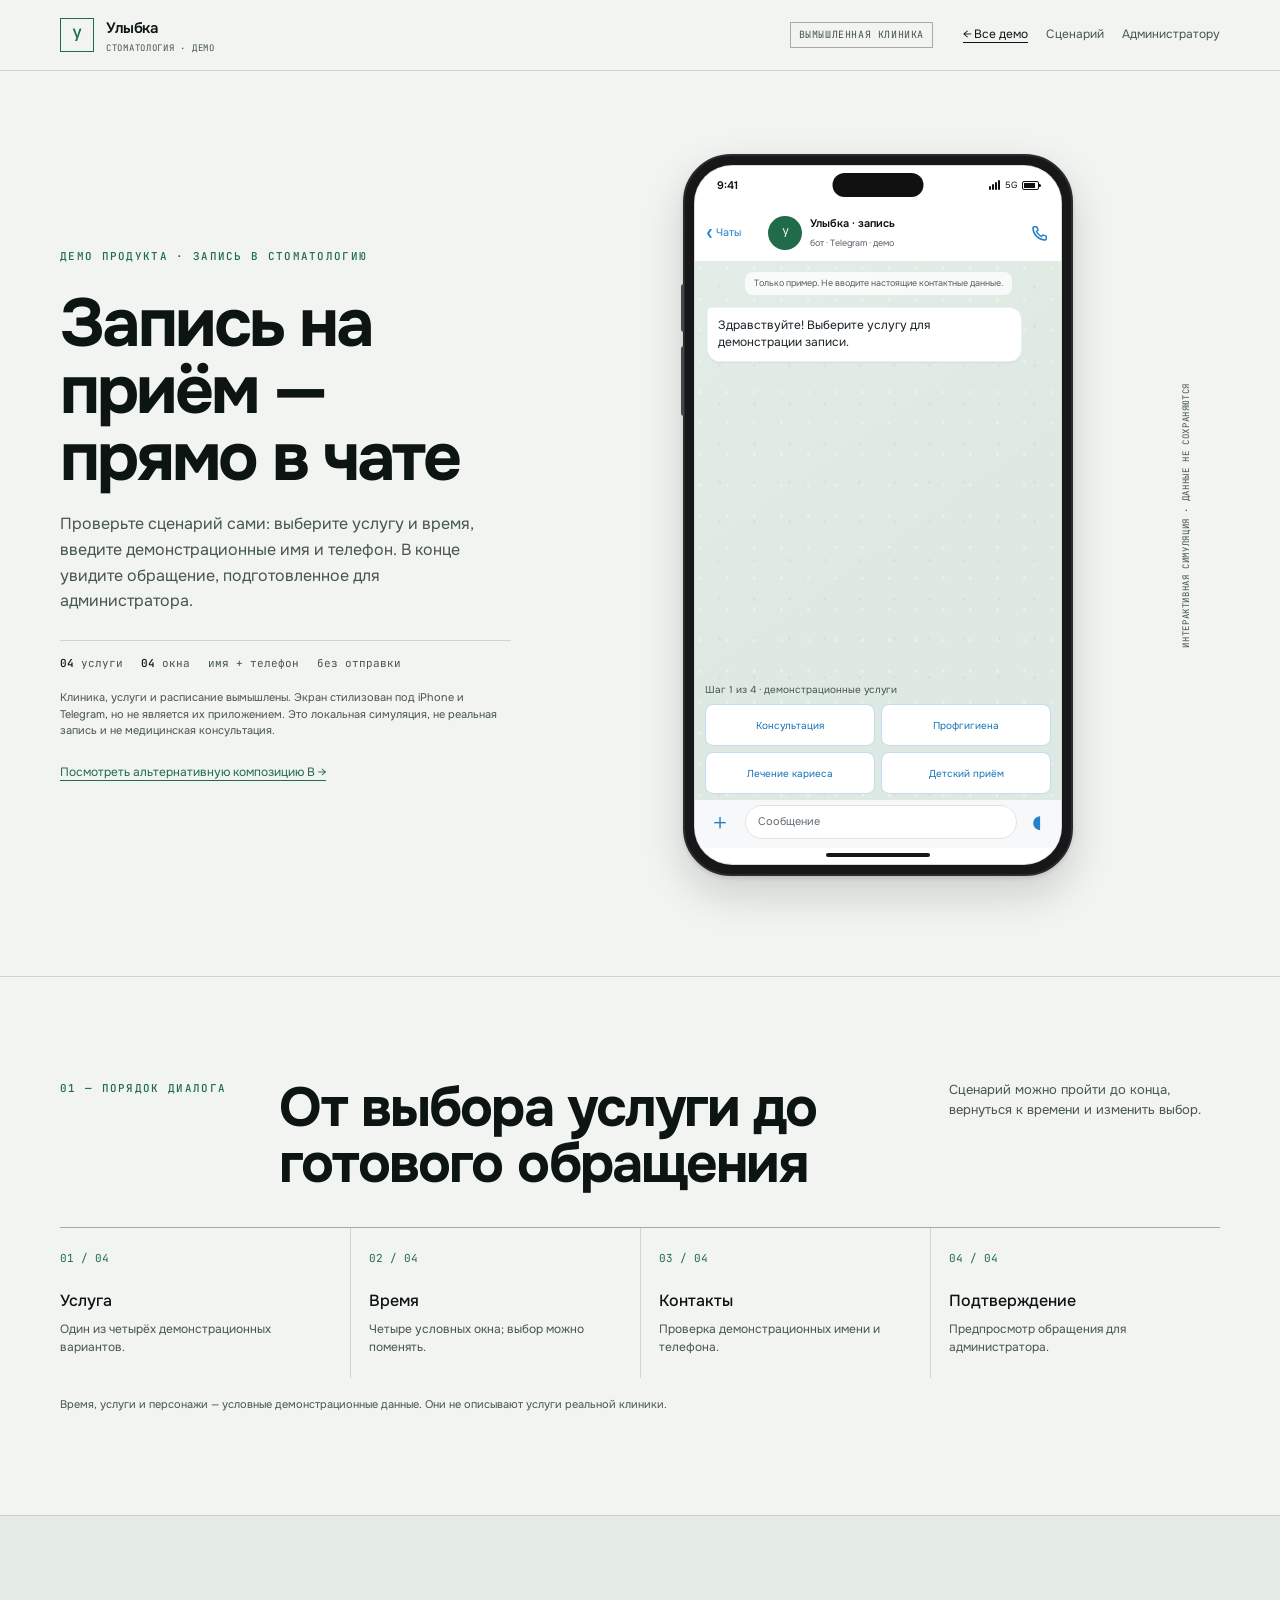
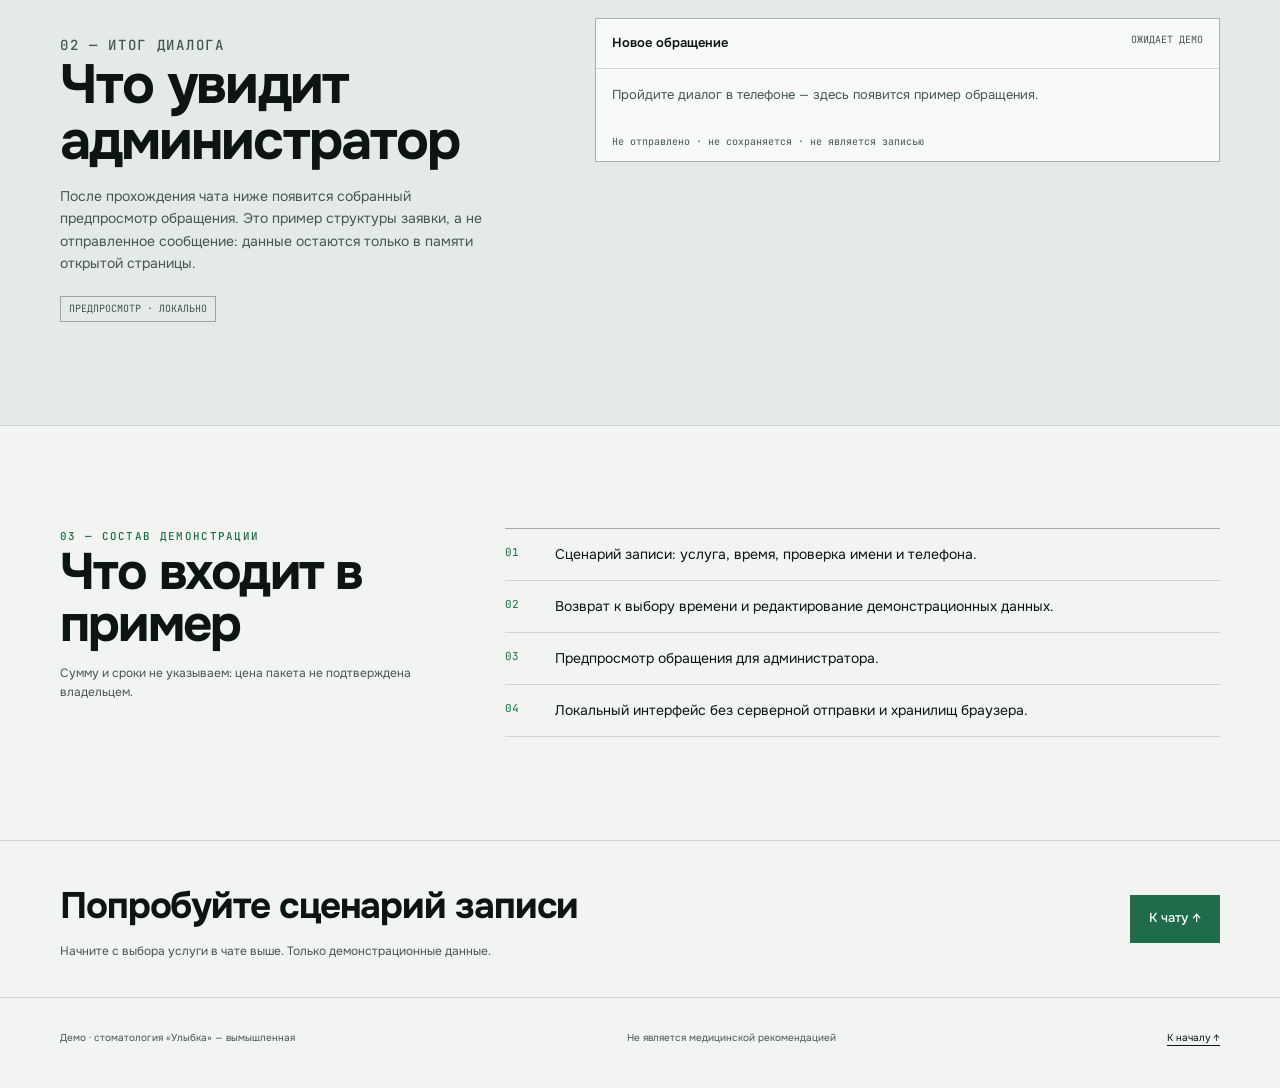
==== commit f08f7a50: "Add back-to-showcase link to demo headers" ====
--- a/clinic-bot/index.html
+++ b/clinic-bot/index.html
@@ -31,8 +31,9 @@
     .top__right { display: flex; align-items: center; gap: clamp(12px, 2.6vw, 30px); }
     .demo-tag { padding: 6px 8px; border: 1px solid var(--line-strong); color: var(--ink-soft); font: 10px/1.2 var(--font-mono); letter-spacing: .06em; text-transform: uppercase; }
     .top__nav { display: flex; align-items: center; gap: 18px; }
-    .top__nav a { display: inline-flex; align-items: center; min-height: 44px; color: var(--ink-soft); font-size: 12px; text-decoration: none; }
+    .top__nav a { display: inline-flex; align-items: center; min-height: 44px; color: var(--ink-soft); font-size: 12px; white-space: nowrap; text-decoration: none; }
     .top__nav a:hover { color: var(--ink); text-decoration: underline; text-decoration-color: var(--accent); }
+    .top__nav a.nav__home { color: var(--ink); text-decoration: underline; text-decoration-thickness: 1px; text-decoration-color: currentColor; }
 
     .hero { padding-block: clamp(38px, 6.5vw, 84px) clamp(56px, 8vw, 100px); }
     .hero__grid { display: grid; grid-template-columns: minmax(0, 5fr) minmax(350px, 7fr); gap: clamp(30px, 6vw, 82px); align-items: center; }
@@ -166,7 +167,7 @@
       .top__inner { min-height: 62px; }
       .top__nav { gap: 8px; }
       .top__nav a { font-size: 11px; }
-      .top__nav a:nth-child(2) { display: none; }
+      .top__nav a[href="#steps"], .top__nav a[href="#administrator"] { display: none; }
       .top__right { gap: 8px; }
       .hero { padding-top: 38px; }
       .hero__grid { grid-template-columns: 1fr; gap: 30px; }
@@ -213,7 +214,7 @@
       <a class="wordmark" href="#top"><span class="wordmark__symbol" aria-hidden="true">У</span><span><span class="wordmark__name">Улыбка</span><span class="wordmark__kind">стоматология · демо</span></span></a>
       <div class="top__right">
         <span class="demo-tag">Вымышленная клиника</span>
-        <nav class="top__nav" aria-label="Навигация"><a href="#steps">Сценарий</a><a href="#administrator">Администратору</a></nav>
+        <nav class="top__nav" aria-label="Навигация"><a class="nav__home" href="../index.html">← Все демо</a><a href="#steps">Сценарий</a><a href="#administrator">Администратору</a></nav>
       </div>
     </div>
   </header>
